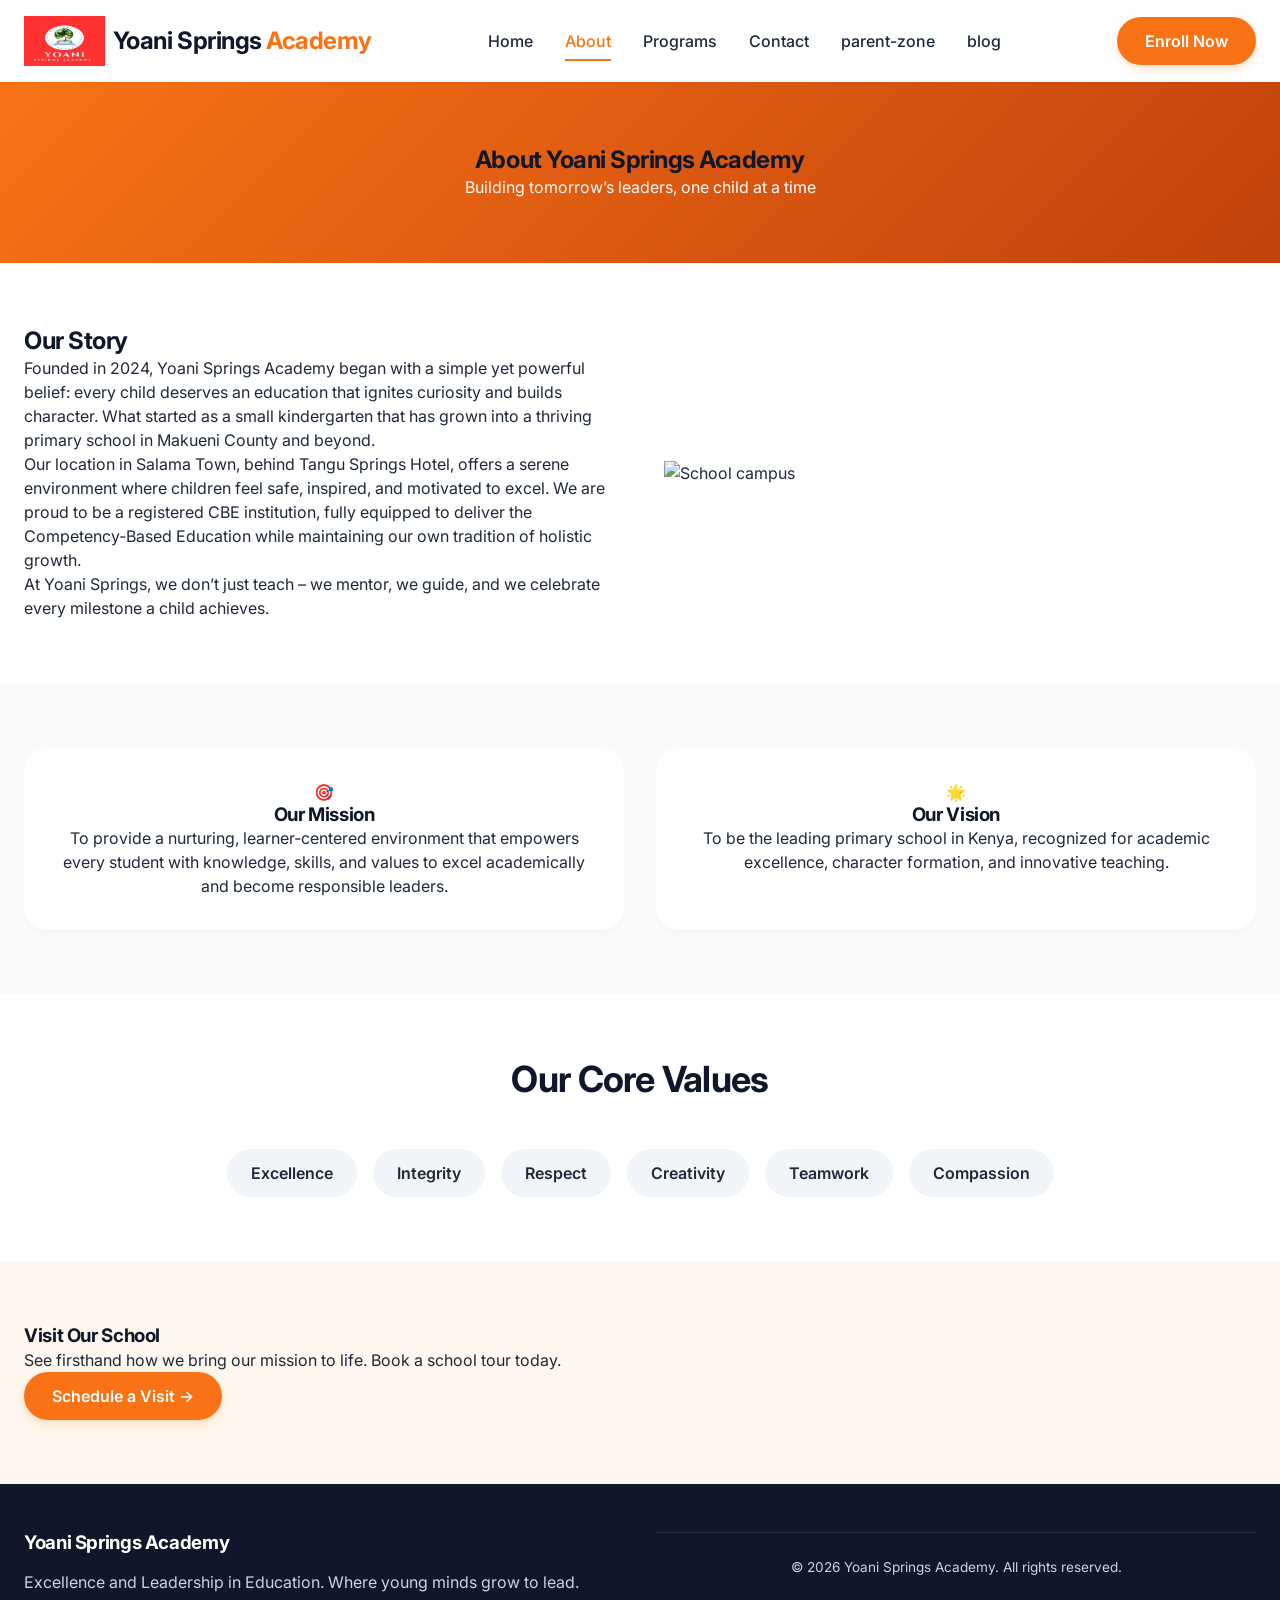
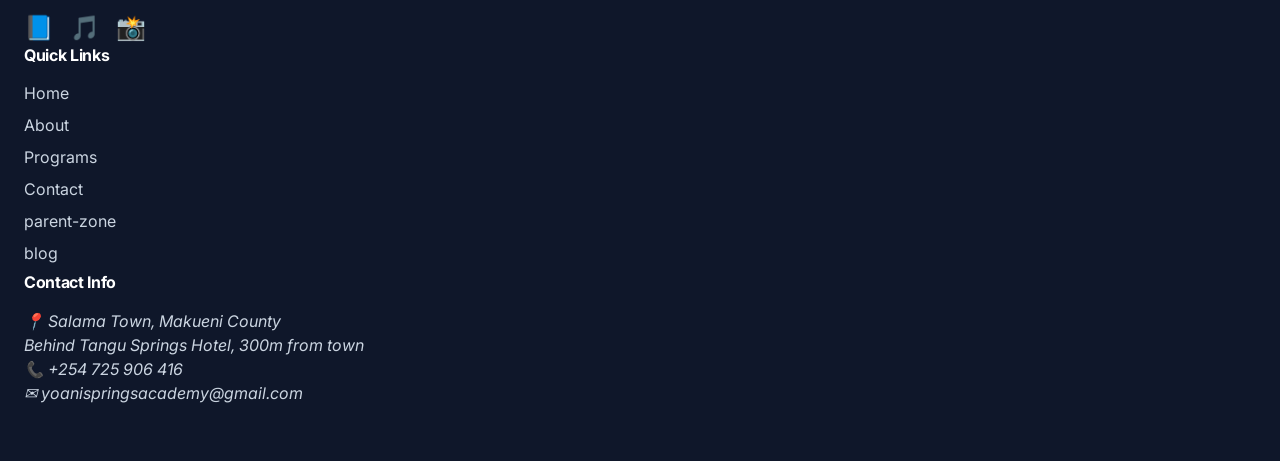
==== about.html @ 8d46fc03 "first commit" ====
<!DOCTYPE html>
<html lang="en">

<head>
    <meta charset="UTF-8">
    <meta name="viewport" content="width=device-width, initial-scale=1.0">
    <title>About Us | Yoani Springs Academy</title>
    <link rel="stylesheet" href="css/style.css">
    <link href="https://fonts.googleapis.com/css2?family=Inter:opsz,wght@14..32,300;14..32,400;14..32,500;14..32,600;14..32,700&display=swap" rel="stylesheet">
</head>

<body>
    <div id="cms-root" data-route="about">
        <header class="site-header" id="main-header">
            <div class="container header-container">
                <div class="logo">
                    <a href="index.html">
                        <img src="images/logo.jpeg" alt="Yoani Springs Academy Logo" class="logo-img">
                        <h1>Yoani Springs <span>Academy</span></h1>
                    </a>
                </div>
                <nav class="main-nav" id="primary-nav">
                    <ul class="nav-list">
                        <li><a href="index.html">Home</a></li>
                        <li><a href="about.html" class="active">About</a></li>
                        <li><a href="programs.html">Programs</a></li>
                        <li><a href="contact.html">Contact</a></li>
                        <li><a href="parent-zone.html">parent-zone</a></li>
                        <li><a href="blog.html">blog</a></li>
                    </ul>
                    <button class="mobile-toggle" id="mobile-menu-btn" aria-label="Menu">☰</button>
                </nav>
                <a href="contact.html" class="btn btn-primary enroll-nav-btn">Enroll Now</a>
            </div>
        </header>

        <main>
            <section class="page-hero">
                <div class="container">
                    <h1>About Yoani Springs Academy</h1>
                    <p>Building tomorrow’s leaders, one child at a time</p>
                </div>
            </section>

            <section class="about-story">
                <div class="container">
                    <div class="story-grid">
                        <div class="story-text">
                            <h2>Our Story</h2>
                            <p>Founded in 2024, Yoani Springs Academy began with a simple yet powerful belief: every child deserves an education that ignites curiosity and builds character. What started as a small kindergarten that has grown into a thriving
                                primary school in Makueni County and beyond.</p>
                            <p>Our location in Salama Town, behind Tangu Springs Hotel, offers a serene environment where children feel safe, inspired, and motivated to excel. We are proud to be a registered CBE institution, fully equipped to deliver the
                                Competency‑Based Education while maintaining our own tradition of holistic growth.</p>
                            <p>At Yoani Springs, we don’t just teach – we mentor, we guide, and we celebrate every milestone a child achieves.</p>
                        </div>
                        <div class="story-image">
                            <img src="https://picsum.photos/id/128/600/450" alt="School campus" loading="lazy">
                        </div>
                    </div>
                </div>
            </section>

            <section class="mission-vision">
                <div class="container">
                    <div class="mv-grid">
                        <div class="mission">
                            <span class="mv-icon">🎯</span>
                            <h3>Our Mission</h3>
                            <p>To provide a nurturing, learner‑centered environment that empowers every student with knowledge, skills, and values to excel academically and become responsible leaders.</p>
                        </div>
                        <div class="vision">
                            <span class="mv-icon">🌟</span>
                            <h3>Our Vision</h3>
                            <p>To be the leading primary school in Kenya, recognized for academic excellence, character formation, and innovative teaching.</p>
                        </div>
                    </div>
                </div>
            </section>

            <section class="values">
                <div class="container">
                    <div class="section-header">
                        <h2>Our Core Values</h2>
                    </div>
                    <div class="values-grid">
                        <div class="value-card">Excellence</div>
                        <div class="value-card">Integrity</div>
                        <div class="value-card">Respect</div>
                        <div class="value-card">Creativity</div>
                        <div class="value-card">Teamwork</div>
                        <div class="value-card">Compassion</div>
                    </div>
                </div>
            </section>

            <section class="team-cta">
                <div class="container">
                    <div class="cta-card">
                        <h3>Visit Our School</h3>
                        <p>See firsthand how we bring our mission to life. Book a school tour today.</p>
                        <a href="contact.html" class="btn btn-primary">Schedule a Visit →</a>
                    </div>
                </div>
            </section>
        </main>

        <footer class="site-footer">
            <!-- Same footer as index.html -->
            <div class="container">
                <div class="footer-grid">
                    <div class="footer-about">
                        <h3>Yoani Springs Academy</h3>
                        <p>Excellence and Leadership in Education. Where young minds grow to lead.</p>
                        <div class="social-links">
                            <a href="https://www.facebook.com/yoani.springs.academy.2025?mibextid=rS40aB7S9Ucbxw6v" target="_blank" rel="noopener noreferrer" aria-label="Facebook">📘</a>
                            <a href="https://www.tiktok.com/@yoani.springs.aca?_r=1&_d=f1miam211ek934&sec_uid=MS4wLjABAAAARRER8ot2l9bVdSS1VjYmo2h_tfa797qGUz183iDc7G8uETjy2-qiynYsMIBIa8eb&share_author_id=7631556686801470484&sharer_language=en&source=h5_m&u_code=f35c3a9244538b&timestamp=1777191089&user_id=7631556686801470484&sec_user_id=MS4wLjABAAAARRER8ot2l9bVdSS1VjYmo2h_tfa797qGUz183iDc7G8uETjy2-qiynYsMIBIa8eb&item_author_type=1&utm_source=whatsapp&utm_campaign=client_share&utm_medium=android&share_iid=7631800672535725844&share_link_id=71a4a8c8-c6a7-4ebb-9241-d628f6911ae5&share_app_id=1233&ugbiz_name=ACCOUNT&ug_btm=b8727%2Cb7360&social_share_type=5&enable_checksum=1"
                                target="_blank" rel="noopener noreferrer" aria-label="TikTok">🎵</a>
                            <a href="https://www.instagram.com/yoanispringsacademy?igsh=Nms2dTFxa3hhajFu" target="_blank" rel="noopener noreferrer" aria-label="Instagram">📸</a>
                        </div>
                        <div class="footer-links">
                            <h4>Quick Links</h4>
                            <ul>
                                <li><a href="index.html">Home</a></li>
                                <li><a href="about.html">About</a></li>
                                <li><a href="programs.html">Programs</a></li>
                                <li><a href="contact.html">Contact</a></li>
                                <li><a href="parent-zone.html">parent-zone</a></li>
                                <li><a href="blog.html">blog</a></li>
                            </ul>
                        </div>
                        <div class="footer-contact">
                            <h4>Contact Info</h4>
                            <address>
              <p>📍 Salama Town, Makueni County<br>Behind Tangu Springs Hotel, 300m from town</p>
              <p>📞 +254 725 906 416</p>
              <p>✉️ yoanispringsacademy@gmail.com</p>
            </address>
                        </div>
                    </div>
                    <div class="footer-bottom">
                        <p>&copy; 2026 Yoani Springs Academy. All rights reserved.</p>
                    </div>
                </div>
        </footer>
        </div>
        <script type="module" src="js/main.js"></script>
</body>

</html>
---- css/style.css ----
/* -------------------------------
   RESET & BASE (modern-normalize approach)
   https://github.com/sindresorhus/modern-normalize
-------------------------------- */

*,
*::before,
*::after {
    margin: 0;
    padding: 0;
    box-sizing: border-box;
}

html {
    scroll-behavior: smooth;
    -webkit-text-size-adjust: 100%;
    text-size-adjust: 100%;
}

body {
    font-family: 'Inter', system-ui, -apple-system, sans-serif;
    background-color: #ffffff;
    color: #1e293b;
    line-height: 1.5;
    font-weight: 400;
}

h1,
h2,
h3,
h4,
h5,
h6 {
    font-weight: 700;
    line-height: 1.2;
    letter-spacing: -0.02em;
    color: #0f172a;
}

img {
    max-width: 100%;
    height: auto;
    display: block;
}

a {
    text-decoration: none;
    color: inherit;
    transition: color 0.2s ease;
}

ul,
ol {
    list-style: none;
}

.container {
    max-width: 1280px;
    margin: 0 auto;
    padding: 0 24px;
}


/* Buttons */

.btn {
    display: inline-flex;
    align-items: center;
    justify-content: center;
    gap: 0.5rem;
    padding: 0.75rem 1.75rem;
    border-radius: 40px;
    font-weight: 600;
    transition: all 0.3s ease;
    cursor: pointer;
    border: none;
    font-size: 1rem;
}

.btn-primary {
    background-color: #f97316;
    color: white;
    box-shadow: 0 4px 8px rgba(249, 115, 22, 0.2);
}

.btn-primary:hover {
    background-color: #ea580c;
    transform: translateY(-2px);
    box-shadow: 0 8px 20px rgba(249, 115, 22, 0.3);
}

.btn-outline {
    background: transparent;
    border: 2px solid white;
    color: white;
}

.btn-outline:hover {
    background: white;
    color: #f97316;
    border-color: white;
}

.btn-large {
    padding: 1rem 2.5rem;
    font-size: 1.125rem;
}

.link-arrow {
    display: inline-flex;
    align-items: center;
    gap: 0.5rem;
    color: #f97316;
    font-weight: 600;
    margin-top: 1rem;
}

.link-arrow::after {
    content: '→';
    transition: transform 0.2s;
}

.link-arrow:hover::after {
    transform: translateX(4px);
}


/* Header */

.site-header {
    background: white;
    box-shadow: 0 1px 3px rgba(0, 0, 0, 0.05);
    position: sticky;
    top: 0;
    z-index: 100;
    padding: 1rem 0;
}

.header-container {
    display: flex;
    justify-content: space-between;
    align-items: center;
    gap: 2rem;
    flex-wrap: wrap;
}

.logo a {
    display: flex;
    align-items: center;
    gap: 0.5rem;
}

.logo-icon {
    font-size: 2rem;
}

.logo h1 {
    font-size: 1.5rem;
    font-weight: 700;
}

.logo h1 span {
    color: #f97316;
}

.nav-list {
    display: flex;
    gap: 2rem;
}

.nav-list a {
    font-weight: 500;
    padding: 0.5rem 0;
}

.nav-list a.active,
.nav-list a:hover {
    color: #f97316;
    border-bottom: 2px solid #f97316;
}

.mobile-toggle {
    display: none;
    background: none;
    border: none;
    font-size: 1.8rem;
    cursor: pointer;
}


/* Hero */

.hero {
    position: relative;
    background: linear-gradient(135deg, #1e293b 0%, #0f172a 100%);
    min-height: 85vh;
    display: flex;
    align-items: center;
    color: white;
    overflow: hidden;
}

.hero::before {
    content: '';
    position: absolute;
    inset: 0;
    background: url('https://picsum.photos/id/104/1920/800') no-repeat center center/cover;
    opacity: 0.3;
    z-index: 0;
}

.hero-overlay {
    position: absolute;
    inset: 0;
    background: rgba(0, 0, 0, 0.5);
    z-index: 1;
}

.hero-content {
    position: relative;
    z-index: 2;
    max-width: 800px;
    margin: 0 auto;
    text-align: center;
}

.hero-badge {
    display: inline-block;
    background: #f97316;
    padding: 0.3rem 1rem;
    border-radius: 40px;
    font-size: 0.85rem;
    font-weight: 600;
    margin-bottom: 1.5rem;
}

.hero h1 {
    font-size: 3rem;
    margin-bottom: 1rem;
    color: white;
}

.tagline {
    font-size: 1.25rem;
    opacity: 0.9;
    color: #fcd34d;
    font-style: italic;
    margin-bottom: 2rem;
}

.hero-buttons {
    display: flex;
    gap: 1rem;
    justify-content: center;
    flex-wrap: wrap;
    margin-bottom: 2.5rem;
}

.hero-stats {
    display: flex;
    justify-content: center;
    gap: 2rem;
    font-size: 0.9rem;
    color: #e2e8f0;
}


/* Welcome Section */

.welcome {
    padding: 5rem 0;
    background: #f8fafc;
}

.welcome-grid {
    display: grid;
    grid-template-columns: 1fr 1fr;
    gap: 3rem;
    align-items: center;
}

.welcome-text h2 {
    font-size: 2rem;
    margin-bottom: 1.5rem;
}

.welcome-text p {
    color: #334155;
    margin-bottom: 1rem;
}

.welcome-image img {
    border-radius: 24px;
    box-shadow: 0 20px 25px -12px rgba(0, 0, 0, 0.1);
}


/* Programs Preview (Cards) */

.programs-preview,
.why-choose {
    padding: 5rem 0;
}

.section-header {
    text-align: center;
    max-width: 700px;
    margin: 0 auto 3rem auto;
}

.section-tag {
    display: inline-block;
    background: #fff7ed;
    color: #f97316;
    padding: 0.25rem 1.25rem;
    border-radius: 30px;
    font-size: 0.85rem;
    font-weight: 600;
    margin-bottom: 1rem;
}

.section-header h2 {
    font-size: 2.25rem;
    margin-bottom: 1rem;
}

.cards-grid {
    display: grid;
    grid-template-columns: repeat(auto-fit, minmax(300px, 1fr));
    gap: 2rem;
}

.program-card {
    background: white;
    border-radius: 28px;
    overflow: hidden;
    box-shadow: 0 12px 30px -8px rgba(0, 0, 0, 0.08);
    transition: transform 0.3s ease, box-shadow 0.3s ease;
}

.program-card:hover {
    transform: translateY(-6px);
    box-shadow: 0 25px 35px -12px rgba(0, 0, 0, 0.15);
}

.card-image img {
    width: 100%;
    height: 220px;
    object-fit: cover;
}

.card-content {
    padding: 1.5rem;
}

.card-content h3 {
    font-size: 1.5rem;
    margin-bottom: 0.75rem;
}

.card-link {
    display: inline-block;
    margin-top: 1rem;
    color: #f97316;
    font-weight: 600;
}


/* Features */

.features-grid {
    display: grid;
    grid-template-columns: repeat(auto-fit, minmax(220px, 1fr));
    gap: 2rem;
}

.feature {
    text-align: center;
    padding: 2rem 1.5rem;
    background: #fef9f1;
    border-radius: 28px;
    transition: all 0.2s;
}

.feature-icon {
    font-size: 2.8rem;
    margin-bottom: 1rem;
}

.feature h3 {
    font-size: 1.3rem;
    margin-bottom: 0.5rem;
}


/* CTA Banner */

.cta-banner {
    background: linear-gradient(135deg, #f97316, #ea580c);
    color: white;
    padding: 4rem 0;
    text-align: center;
}

.cta-content h2 {
    font-size: 2rem;
    color: white;
    margin-bottom: 1rem;
}

.cta-content p {
    margin-bottom: 2rem;
    opacity: 0.9;
}


/* Footer */

.site-footer {
    background: #0f172a;
    color: #cbd5e1;
    padding: 3rem 0 1.5rem;
}

.footer-grid {
    display: grid;
    grid-template-columns: repeat(auto-fit, minmax(250px, 1fr));
    gap: 2rem;
    margin-bottom: 2rem;
}

.footer-about h3,
.footer-links h4,
.footer-contact h4 {
    color: white;
    margin-bottom: 1rem;
}

.footer-links ul li {
    margin-bottom: 0.5rem;
}

.footer-links a:hover,
.footer-contact a:hover {
    color: #f97316;
}

.social-links {
    display: flex;
    gap: 1rem;
    margin-top: 1rem;
    font-size: 1.5rem;
}

.footer-bottom {
    text-align: center;
    border-top: 1px solid #1e293b;
    padding-top: 1.5rem;
    font-size: 0.85rem;
}


/* About Page */

.page-hero {
    background: linear-gradient(135deg, #f97316, #c2410c);
    color: white;
    text-align: center;
    padding: 4rem 0;
}

.about-story {
    padding: 4rem 0;
}

.story-grid {
    display: grid;
    grid-template-columns: 1fr 1fr;
    gap: 3rem;
    align-items: center;
}

.mission-vision {
    background: #f8fafc;
    padding: 4rem 0;
}

.mv-grid {
    display: grid;
    grid-template-columns: 1fr 1fr;
    gap: 2rem;
}

.mission,
.vision {
    background: white;
    padding: 2rem;
    border-radius: 24px;
    text-align: center;
    box-shadow: 0 6px 12px -6px rgba(0, 0, 0, 0.05);
}

.values {
    padding: 4rem 0;
}

.values-grid {
    display: flex;
    flex-wrap: wrap;
    justify-content: center;
    gap: 1rem;
}

.value-card {
    background: #f1f5f9;
    padding: 0.75rem 1.5rem;
    border-radius: 60px;
    font-weight: 600;
}

.team-cta {
    padding: 4rem 0;
    background: #fff7ed;
}


/* Programs Detailed Page */

.programs-detailed {
    padding: 4rem 0;
}

.program-block {
    display: grid;
    grid-template-columns: 1fr 1fr;
    gap: 3rem;
    margin-bottom: 4rem;
    align-items: center;
}

.program-block.reverse {
    direction: rtl;
}

.program-block.reverse>* {
    direction: ltr;
}

.program-image img {
    border-radius: 32px;
    box-shadow: 0 20px 25px -12px rgba(0, 0, 0, 0.1);
}

.program-details ul {
    list-style: disc;
    padding-left: 1.25rem;
    margin-top: 1rem;
}

.program-details li {
    margin-bottom: 0.5rem;
}

.co-curricular {
    background: #f8fafc;
    padding: 4rem 0;
    text-align: center;
}

.activities-grid {
    display: grid;
    grid-template-columns: repeat(auto-fit, minmax(140px, 1fr));
    gap: 1rem;
    max-width: 800px;
    margin: 2rem auto 0;
}

.activity {
    background: white;
    padding: 1rem;
    border-radius: 60px;
    font-weight: 500;
    box-shadow: 0 2px 8px rgba(0, 0, 0, 0.05);
}


/* Contact Page */

.contact-grid-section {
    padding: 4rem 0;
}

.contact-wrapper {
    display: grid;
    grid-template-columns: 1fr 1.5fr;
    gap: 3rem;
}

.contact-info {
    display: grid;
    grid-template-columns: repeat(auto-fit, minmax(200px, 1fr));
    gap: 1.5rem;
}

.info-card {
    background: #f8fafc;
    padding: 1.5rem;
    border-radius: 20px;
}

.contact-form-wrapper {
    background: white;
    padding: 2rem;
    border-radius: 32px;
    box-shadow: 0 12px 30px -8px rgba(0, 0, 0, 0.08);
}

.form-group {
    margin-bottom: 1.25rem;
}

.form-group label {
    display: block;
    font-weight: 500;
    margin-bottom: 0.5rem;
}

.form-group input,
.form-group textarea {
    width: 100%;
    padding: 0.75rem;
    border: 1px solid #e2e8f0;
    border-radius: 16px;
    font-family: inherit;
    transition: border 0.2s;
}

.form-group input:focus,
.form-group textarea:focus {
    outline: none;
    border-color: #f97316;
    box-shadow: 0 0 0 3px rgba(249, 115, 22, 0.1);
}

.map-placeholder {
    padding: 2rem 0 5rem;
}

.simple-map {
    background: #e2e8f0;
    padding: 3rem;
    text-align: center;
    border-radius: 28px;
}

.form-status {
    margin-top: 1rem;
    font-size: 0.9rem;
    font-weight: 500;
}


/* Responsive */

@media (max-width: 1024px) {
    .hero h1 {
        font-size: 2.2rem;
    }
}

@media (max-width: 768px) {
    .nav-list {
        display: none;
        flex-direction: column;
        position: absolute;
        top: 80px;
        left: 0;
        width: 100%;
        background: white;
        padding: 2rem;
        box-shadow: 0 8px 20px rgba(0, 0, 0, 0.1);
        z-index: 200;
    }
    .nav-list.active {
        display: flex;
    }
    .mobile-toggle {
        display: block;
    }
    .welcome-grid,
    .story-grid,
    .program-block,
    .mv-grid,
    .contact-wrapper {
        grid-template-columns: 1fr;
    }
    .program-block.reverse {
        direction: ltr;
    }
    .hero-stats {
        flex-direction: column;
        gap: 0.5rem;
        align-items: center;
    }
    .cards-grid {
        gap: 1rem;
    }
}

.logo-img {
    height: 50px;
    width: auto;
    display: block;
}


/* Parent Zone Styles */

.parent-resources {
    padding: 4rem 0;
}

.resources-grid {
    display: grid;
    grid-template-columns: repeat(auto-fill, minmax(280px, 1fr));
    gap: 2rem;
    margin-bottom: 4rem;
}

.resource-card {
    background: white;
    border: 1px solid #e2e8f0;
    padding: 1.5rem;
    border-radius: 20px;
    transition: all 0.2s;
    text-align: center;
}

.resource-card:hover {
    box-shadow: 0 10px 20px -5px rgba(0, 0, 0, 0.1);
    transform: translateY(-3px);
}

.resource-icon {
    font-size: 2.5rem;
    display: block;
    margin-bottom: 0.75rem;
}

.resource-card h3 {
    font-size: 1.25rem;
    margin-bottom: 0.5rem;
}

.enroll-cta {
    text-align: center;
}

.enroll-card {
    background: #f97316;
    color: white;
    padding: 3rem 2rem;
    border-radius: 32px;
}

.enroll-card h2,
.enroll-card p {
    color: white;
}

.enroll-card .btn-primary {
    background: white;
    color: #f97316;
    margin-top: 1rem;
}


/* Blog Styles */

.blog-grid-section {
    padding: 4rem 0;
}

.blog-grid {
    display: grid;
    grid-template-columns: repeat(auto-fill, minmax(320px, 1fr));
    gap: 2rem;
}

.blog-card {
    background: white;
    border-radius: 24px;
    overflow: hidden;
    box-shadow: 0 8px 20px rgba(0, 0, 0, 0.05);
    transition: transform 0.2s;
}

.blog-card:hover {
    transform: translateY(-5px);
}

.blog-image img {
    width: 100%;
    height: 200px;
    object-fit: cover;
}

.blog-content {
    padding: 1.5rem;
}

.blog-date {
    font-size: 0.8rem;
    color: #f97316;
    font-weight: 600;
    display: block;
    margin-bottom: 0.5rem;
}

.blog-content h3 {
    font-size: 1.25rem;
    margin-bottom: 0.75rem;
}

.read-more {
    display: inline-block;
    margin-top: 1rem;
    color: #f97316;
    font-weight: 600;
}


/* Download button */

.btn-download {
    display: inline-block;
    margin-top: 1rem;
    padding: 0.5rem 1rem;
    background-color: #f97316;
    color: white;
    border-radius: 40px;
    font-size: 0.85rem;
    font-weight: 600;
    text-decoration: none;
    transition: background 0.2s;
}

.btn-download:hover {
    background-color: #ea580c;
}

.coming-soon-badge {
    display: inline-block;
    margin-top: 1rem;
    padding: 0.5rem 1rem;
    background-color: #94a3b8;
    color: white;
    border-radius: 40px;
    font-size: 0.85rem;
    font-weight: 600;
    text-align: center;
}


/* Enrichment Section */

.enrichment {
    padding: 4rem 0;
    background: #fef9f1;
}

.enrichment-grid {
    display: grid;
    grid-template-columns: repeat(auto-fit, minmax(260px, 1fr));
    gap: 2rem;
    margin-top: 2rem;
}

.enrichment-card {
    background: white;
    padding: 1.8rem;
    border-radius: 24px;
    box-shadow: 0 5px 15px rgba(0, 0, 0, 0.05);
    transition: transform 0.2s;
}

.enrichment-card:hover {
    transform: translateY(-5px);
}

.enrichment-icon {
    font-size: 2.5rem;
    margin-bottom: 0.75rem;
}

.enrichment-card h3 {
    font-size: 1.3rem;
    margin-bottom: 0.5rem;
}

.enrichment-card p {
    color: #334155;
}


/* Modal styles */

.modal {
    display: none;
    position: fixed;
    z-index: 1000;
    left: 0;
    top: 0;
    width: 100%;
    height: 100%;
    background-color: rgba(0, 0, 0, 0.7);
}

.modal-content {
    background-color: #fff;
    margin: 10% auto;
    padding: 2rem;
    width: 80%;
    max-width: 800px;
    border-radius: 16px;
    position: relative;
}

.close-modal {
    position: absolute;
    top: 10px;
    right: 20px;
    font-size: 2rem;
    cursor: pointer;
}
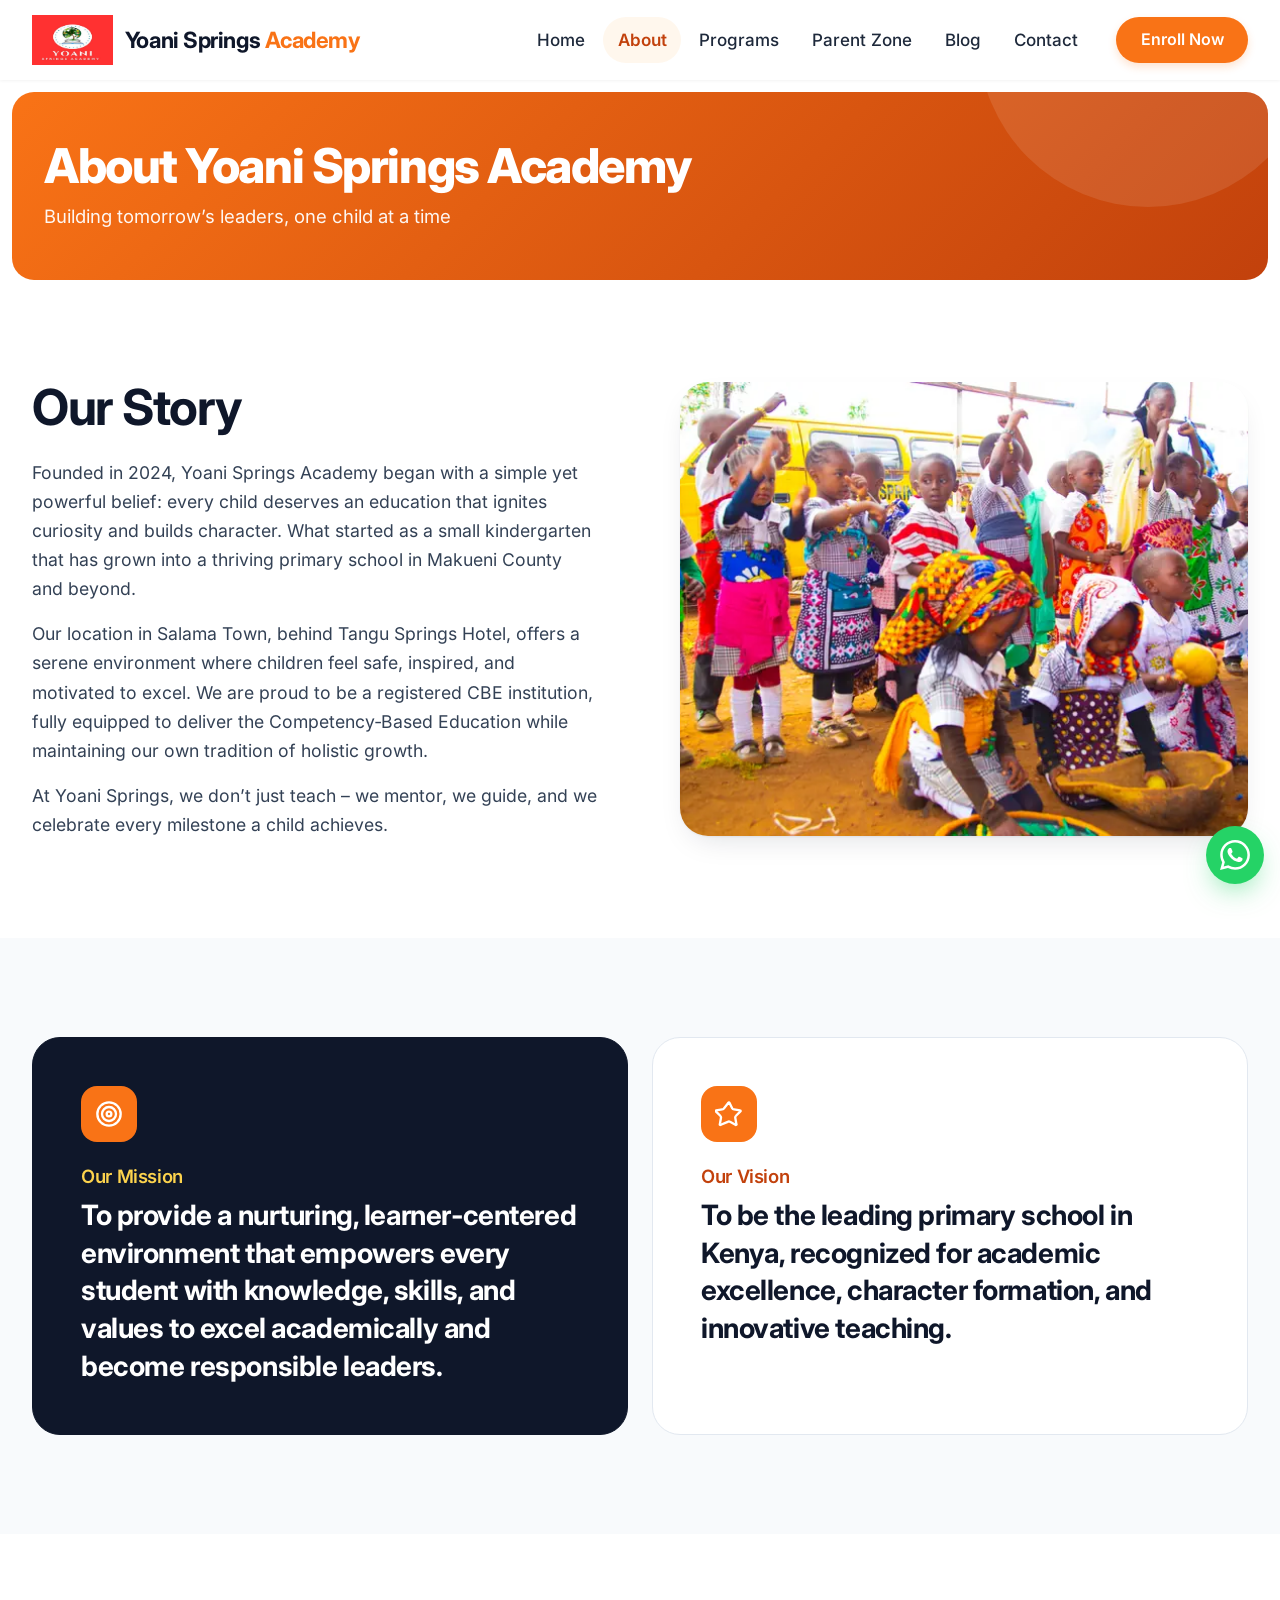
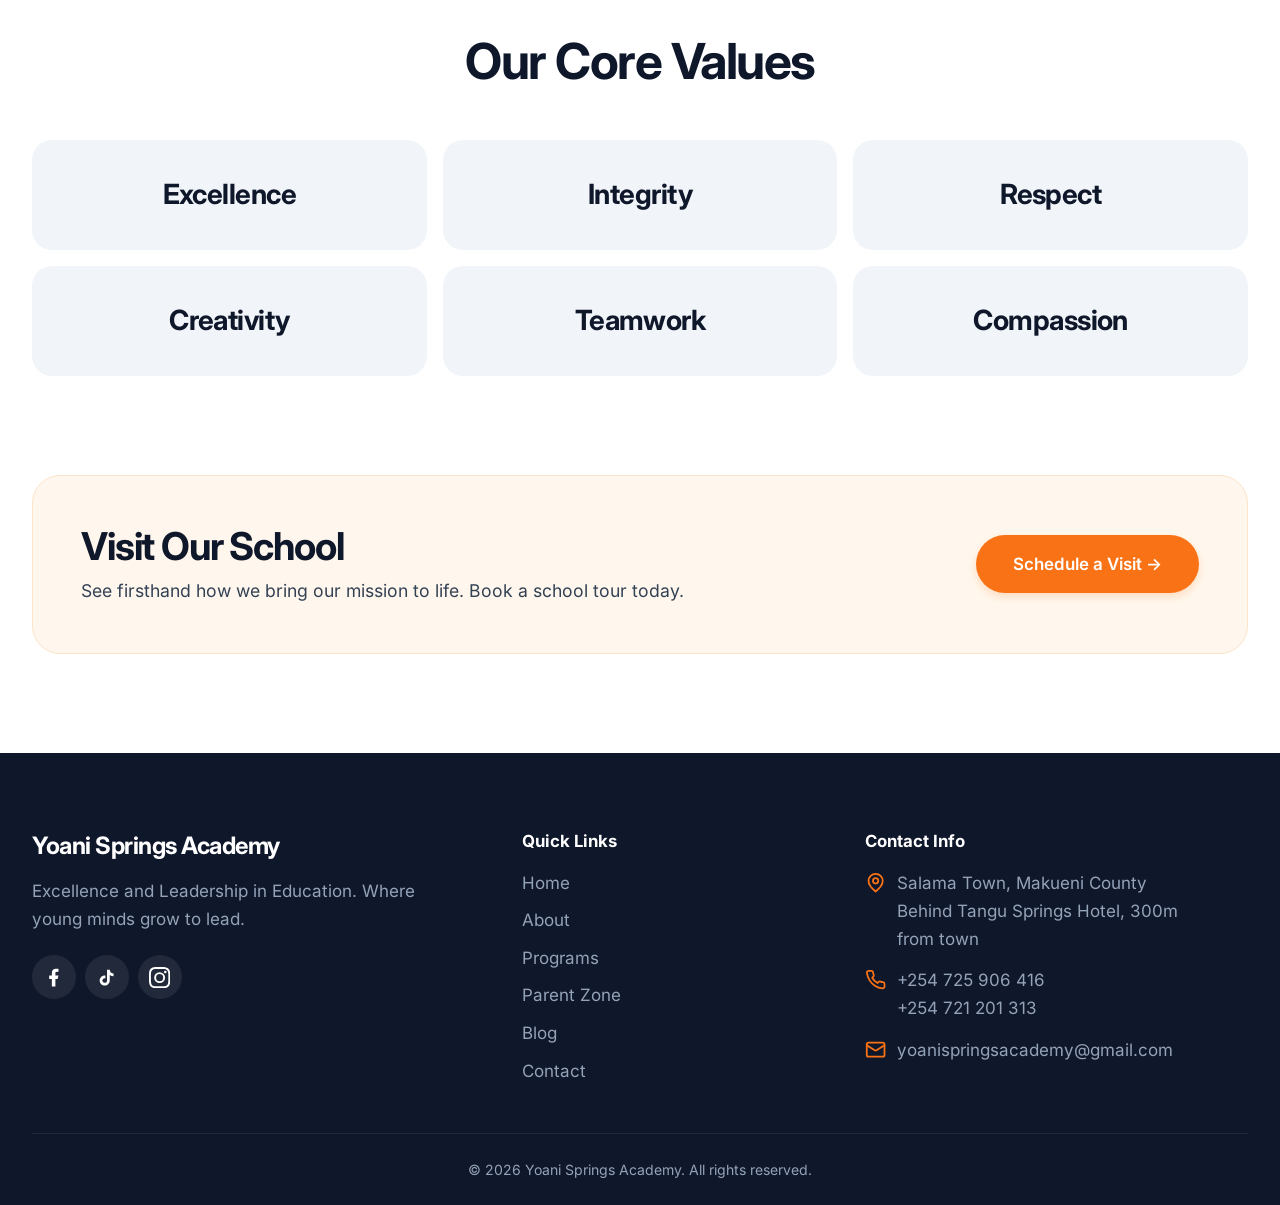
==== commit c9c33618: "Redesign website: modern layout, Konza-style admission form, clean URLs - Keep original colours, log" ====
--- a/about.html
+++ b/about.html
@@ -1,149 +1,5 @@
 <!DOCTYPE html>
-<html lang="en">
-
-<head>
-    <meta charset="UTF-8">
-    <meta name="viewport" content="width=device-width, initial-scale=1.0">
-    <title>About Us | Yoani Springs Academy</title>
-    <link rel="stylesheet" href="css/style.css">
-    <link href="https://fonts.googleapis.com/css2?family=Inter:opsz,wght@14..32,300;14..32,400;14..32,500;14..32,600;14..32,700&display=swap" rel="stylesheet">
-</head>
-
-<body>
-    <div id="cms-root" data-route="about">
-        <header class="site-header" id="main-header">
-            <div class="container header-container">
-                <div class="logo">
-                    <a href="index.html">
-                        <img src="images/logo.jpeg" alt="Yoani Springs Academy Logo" class="logo-img">
-                        <h1>Yoani Springs <span>Academy</span></h1>
-                    </a>
-                </div>
-                <nav class="main-nav" id="primary-nav">
-                    <ul class="nav-list">
-                        <li><a href="index.html">Home</a></li>
-                        <li><a href="about.html" class="active">About</a></li>
-                        <li><a href="programs.html">Programs</a></li>
-                        <li><a href="contact.html">Contact</a></li>
-                        <li><a href="parent-zone.html">parent-zone</a></li>
-                        <li><a href="blog.html">blog</a></li>
-                    </ul>
-                    <button class="mobile-toggle" id="mobile-menu-btn" aria-label="Menu">☰</button>
-                </nav>
-                <a href="contact.html" class="btn btn-primary enroll-nav-btn">Enroll Now</a>
-            </div>
-        </header>
-
-        <main>
-            <section class="page-hero">
-                <div class="container">
-                    <h1>About Yoani Springs Academy</h1>
-                    <p>Building tomorrow’s leaders, one child at a time</p>
-                </div>
-            </section>
-
-            <section class="about-story">
-                <div class="container">
-                    <div class="story-grid">
-                        <div class="story-text">
-                            <h2>Our Story</h2>
-                            <p>Founded in 2024, Yoani Springs Academy began with a simple yet powerful belief: every child deserves an education that ignites curiosity and builds character. What started as a small kindergarten that has grown into a thriving
-                                primary school in Makueni County and beyond.</p>
-                            <p>Our location in Salama Town, behind Tangu Springs Hotel, offers a serene environment where children feel safe, inspired, and motivated to excel. We are proud to be a registered CBE institution, fully equipped to deliver the
-                                Competency‑Based Education while maintaining our own tradition of holistic growth.</p>
-                            <p>At Yoani Springs, we don’t just teach – we mentor, we guide, and we celebrate every milestone a child achieves.</p>
-                        </div>
-                        <div class="story-image">
-                            <img src="https://picsum.photos/id/128/600/450" alt="School campus" loading="lazy">
-                        </div>
-                    </div>
-                </div>
-            </section>
-
-            <section class="mission-vision">
-                <div class="container">
-                    <div class="mv-grid">
-                        <div class="mission">
-                            <span class="mv-icon">🎯</span>
-                            <h3>Our Mission</h3>
-                            <p>To provide a nurturing, learner‑centered environment that empowers every student with knowledge, skills, and values to excel academically and become responsible leaders.</p>
-                        </div>
-                        <div class="vision">
-                            <span class="mv-icon">🌟</span>
-                            <h3>Our Vision</h3>
-                            <p>To be the leading primary school in Kenya, recognized for academic excellence, character formation, and innovative teaching.</p>
-                        </div>
-                    </div>
-                </div>
-            </section>
-
-            <section class="values">
-                <div class="container">
-                    <div class="section-header">
-                        <h2>Our Core Values</h2>
-                    </div>
-                    <div class="values-grid">
-                        <div class="value-card">Excellence</div>
-                        <div class="value-card">Integrity</div>
-                        <div class="value-card">Respect</div>
-                        <div class="value-card">Creativity</div>
-                        <div class="value-card">Teamwork</div>
-                        <div class="value-card">Compassion</div>
-                    </div>
-                </div>
-            </section>
-
-            <section class="team-cta">
-                <div class="container">
-                    <div class="cta-card">
-                        <h3>Visit Our School</h3>
-                        <p>See firsthand how we bring our mission to life. Book a school tour today.</p>
-                        <a href="contact.html" class="btn btn-primary">Schedule a Visit →</a>
-                    </div>
-                </div>
-            </section>
-        </main>
-
-        <footer class="site-footer">
-            <!-- Same footer as index.html -->
-            <div class="container">
-                <div class="footer-grid">
-                    <div class="footer-about">
-                        <h3>Yoani Springs Academy</h3>
-                        <p>Excellence and Leadership in Education. Where young minds grow to lead.</p>
-                        <div class="social-links">
-                            <a href="https://www.facebook.com/yoani.springs.academy.2025?mibextid=rS40aB7S9Ucbxw6v" target="_blank" rel="noopener noreferrer" aria-label="Facebook">📘</a>
-                            <a href="https://www.tiktok.com/@yoani.springs.aca?_r=1&_d=f1miam211ek934&sec_uid=MS4wLjABAAAARRER8ot2l9bVdSS1VjYmo2h_tfa797qGUz183iDc7G8uETjy2-qiynYsMIBIa8eb&share_author_id=7631556686801470484&sharer_language=en&source=h5_m&u_code=f35c3a9244538b&timestamp=1777191089&user_id=7631556686801470484&sec_user_id=MS4wLjABAAAARRER8ot2l9bVdSS1VjYmo2h_tfa797qGUz183iDc7G8uETjy2-qiynYsMIBIa8eb&item_author_type=1&utm_source=whatsapp&utm_campaign=client_share&utm_medium=android&share_iid=7631800672535725844&share_link_id=71a4a8c8-c6a7-4ebb-9241-d628f6911ae5&share_app_id=1233&ugbiz_name=ACCOUNT&ug_btm=b8727%2Cb7360&social_share_type=5&enable_checksum=1"
-                                target="_blank" rel="noopener noreferrer" aria-label="TikTok">🎵</a>
-                            <a href="https://www.instagram.com/yoanispringsacademy?igsh=Nms2dTFxa3hhajFu" target="_blank" rel="noopener noreferrer" aria-label="Instagram">📸</a>
-                        </div>
-                        <div class="footer-links">
-                            <h4>Quick Links</h4>
-                            <ul>
-                                <li><a href="index.html">Home</a></li>
-                                <li><a href="about.html">About</a></li>
-                                <li><a href="programs.html">Programs</a></li>
-                                <li><a href="contact.html">Contact</a></li>
-                                <li><a href="parent-zone.html">parent-zone</a></li>
-                                <li><a href="blog.html">blog</a></li>
-                            </ul>
-                        </div>
-                        <div class="footer-contact">
-                            <h4>Contact Info</h4>
-                            <address>
-              <p>📍 Salama Town, Makueni County<br>Behind Tangu Springs Hotel, 300m from town</p>
-              <p>📞 +254 725 906 416</p>
-              <p>✉️ yoanispringsacademy@gmail.com</p>
-            </address>
-                        </div>
-                    </div>
-                    <div class="footer-bottom">
-                        <p>&copy; 2026 Yoani Springs Academy. All rights reserved.</p>
-                    </div>
-                </div>
-        </footer>
-        </div>
-        <script type="module" src="js/main.js"></script>
-</body>
-
-</html>+<html lang="en"><head><meta charset="UTF-8"><title>Yoani Springs Academy</title>
+<link rel="canonical" href="https://www.yoanisprings.co.ke/about/"><meta name="robots" content="noindex">
+<meta http-equiv="refresh" content="0; url=/about/"><script>location.replace("/about/" + location.hash)</script></head>
+<body><p><a href="/about/">Continue to /about/</a></p></body></html>
